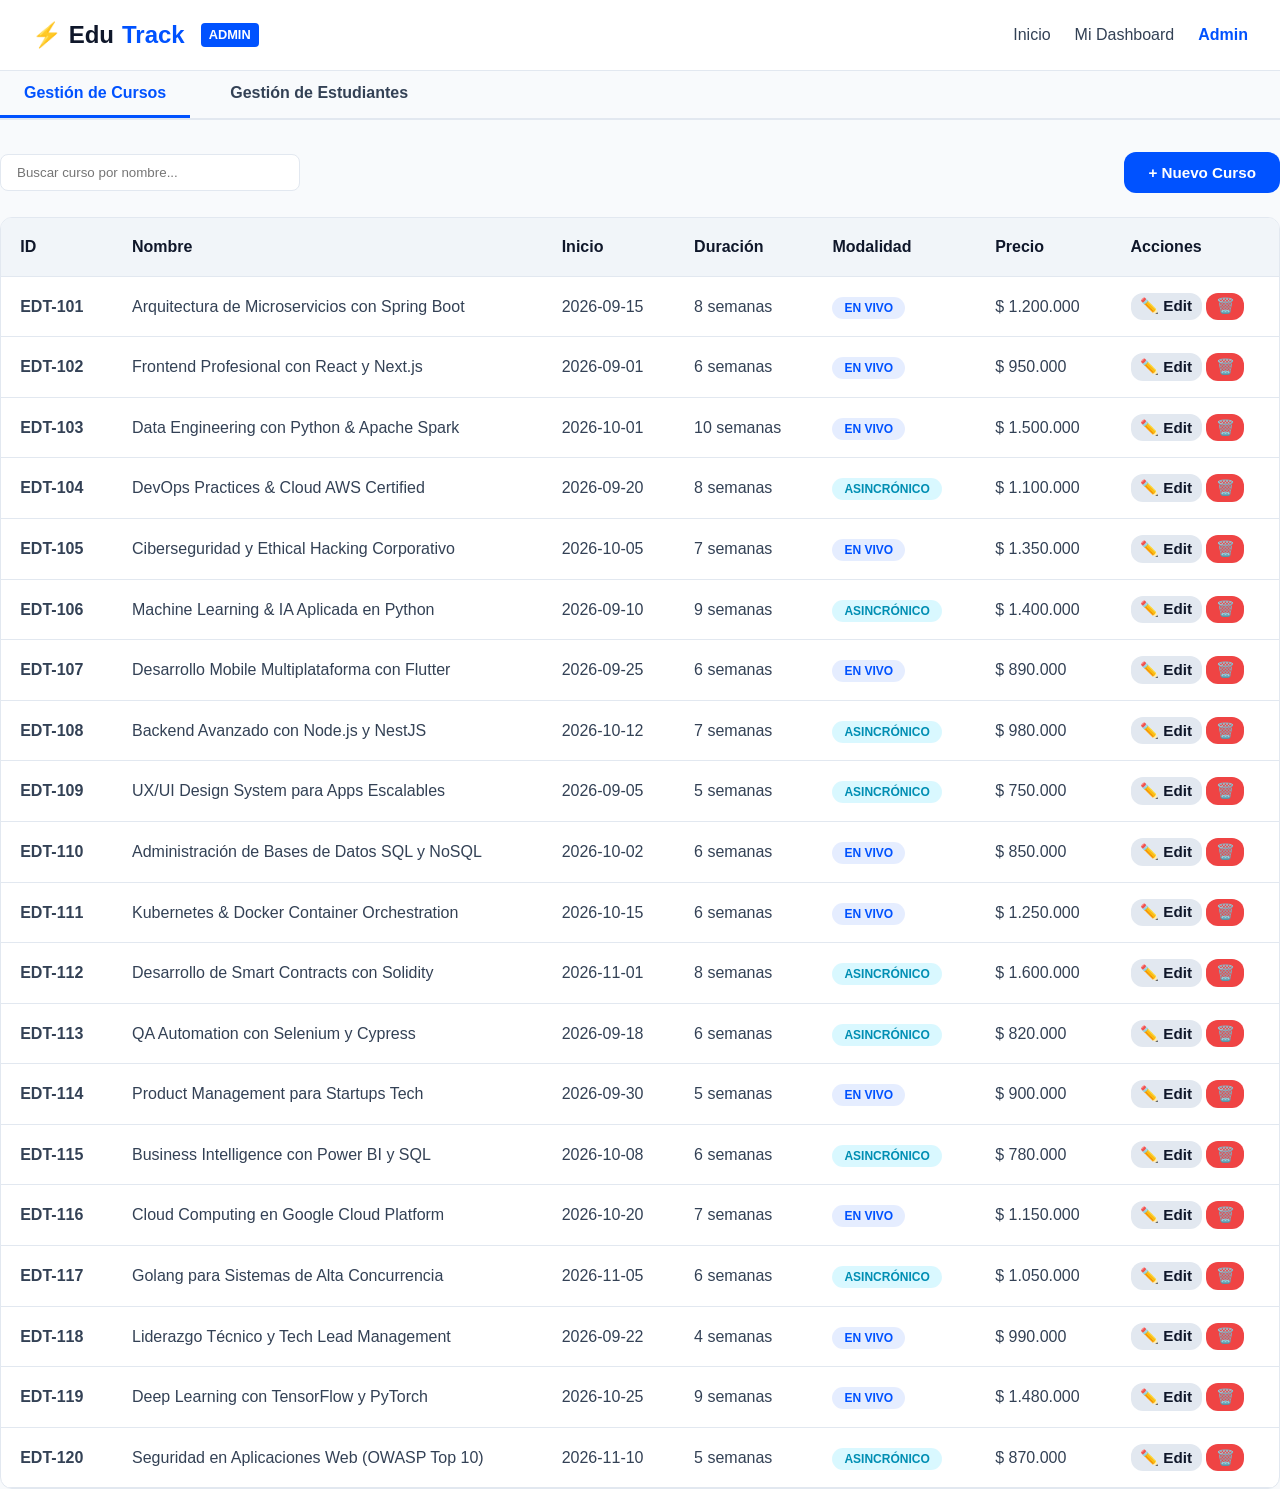
==== admin-dashboard.html @ 10454093 "Agrega archivos JS y html para el dashboard de admin" ====
<!DOCTYPE html>
<html lang="es">
<head>
    <meta charset="UTF-8">
    <meta name="viewport" content="width=device-width, initial-scale=1.0">
    <title>EduTrack - Administración CRUD</title>
    <link rel="stylesheet" href="css/estilos.css">
    <link rel="stylesheet" href="css/student.css">
    <link rel="stylesheet" href="css/admin.css">
</head>
<body>

    <nav class="navbar">
        <div class="logo-container">
            ⚡ Edu<span class="logo-accent">Track</span> <span style="font-size: 0.8rem; background: #0052FF; color: white; padding: 2px 8px; border-radius: 4px; margin-left: 8px;">ADMIN</span>
        </div>
        <ul class="nav-links">
            <li><a href="index.html">Inicio</a></li>
            <li><a href="student-dashboard.html">Mi Dashboard</a></li>
            <li><a href="admin-dashboard.html" class="active">Admin</a></li>
        </ul>
    </nav>

    <main class="container">
        <div class="admin-tabs">
            <button class="tab-btn active" onclick="switchTab('courses')">Gestión de Cursos</button>
            <button class="tab-btn" onclick="switchTab('students')">Gestión de Estudiantes</button>
        </div>

        <!-- Seccion Cursos -->
        <section id="section-courses">
            <div class="admin-toolbar">
                <input type="text" id="search-course" class="search-input" placeholder="Buscar curso por nombre...">
                <button class="btn btn-primary" onclick="openCourseModal()">+ Nuevo Curso</button>
            </div>
            <div class="table-responsive">
                <table class="custom-table">
                    <thead>
                        <tr>
                            <th>ID</th>
                            <th>Nombre</th>
                            <th>Inicio</th>
                            <th>Duración</th>
                            <th>Modalidad</th>
                            <th>Precio</th>
                            <th>Acciones</th>
                        </tr>
                    </thead>
                    <tbody id="admin-courses-body"></tbody>
                </table>
            </div>
        </section>

        <!-- Seccion Estudiantes -->
        <section id="section-students" style="display: none;">
            <div class="admin-toolbar">
                <input type="text" id="search-student" class="search-input" placeholder="Buscar estudiante por nombre o correo...">
                <button class="btn btn-primary" onclick="openStudentModal()">+ Nuevo Estudiante</button>
            </div>
            <div class="table-responsive">
                <table class="custom-table">
                    <thead>
                        <tr>
                            <th>Nombre Completo</th>
                            <th>Correo</th>
                            <th>Inscripción</th>
                            <th>Inversión</th>
                            <th>Acciones</th>
                        </tr>
                    </thead>
                    <tbody id="admin-students-body"></tbody>
                </table>
            </div>
        </section>
    </main>

    <!-- Modal Curso -->
    <div id="course-modal" class="modal-overlay">
        <div class="modal-card">
            <h3 id="course-modal-title">Nuevo Curso</h3>
            <form id="course-form" style="margin-top: 1rem;">
                <input type="hidden" id="course-index">
                <div class="form-group">
                    <label>ID Curso</label>
                    <input type="text" id="course-id" required>
                </div>
                <div class="form-group">
                    <label>Nombre del Curso</label>
                    <input type="text" id="course-name" required>
                </div>
                <div class="form-group">
                    <label>Fecha de Inicio</label>
                    <input type="date" id="course-date" required>
                </div>
                <div class="form-group">
                    <label>Duración</label>
                    <input type="text" id="course-duration" placeholder="Ej: 8 semanas" required>
                </div>
                <div class="form-group">
                    <label>Modalidad</label>
                    <select id="course-async">
                        <option value="false">En Vivo (Sincrónico)</option>
                        <option value="true">Asincrónico</option>
                    </select>
                </div>
                <div class="form-group">
                    <label>Valor (COP)</label>
                    <input type="number" id="course-price" step="50000" required>
                </div>
                <div style="display: flex; gap: 1rem; justify-content: flex-end; margin-top: 1.5rem;">
                    <button type="button" class="btn btn-secondary" onclick="closeModals()">Cancelar</button>
                    <button type="submit" class="btn btn-primary">Guardar</button>
                </div>
            </form>
        </div>
    </div>

    <!-- Modal Estudiante -->
    <div id="student-modal" class="modal-overlay">
        <div class="modal-card">
            <h3 id="student-modal-title">Nuevo Estudiante</h3>
            <form id="student-form" style="margin-top: 1rem;">
                <input type="hidden" id="student-index">
                <div class="form-group">
                    <label>Nombre Completo</label>
                    <input type="text" id="student-fullname" required>
                </div>
                <div class="form-group">
                    <label>Correo Electrónico</label>
                    <input type="email" id="student-email-input" required>
                </div>
                <div class="form-group">
                    <label>Fecha Nacimiento</label>
                    <input type="date" id="student-dob" required>
                </div>
                <div class="form-group">
                    <label>Inversión Total (COP)</label>
                    <input type="number" id="student-investment-input" required>
                </div>
                <div style="display: flex; gap: 1rem; justify-content: flex-end; margin-top: 1.5rem;">
                    <button type="button" class="btn btn-secondary" onclick="closeModals()">Cancelar</button>
                    <button type="submit" class="btn btn-primary">Guardar</button>
                </div>
            </form>
        </div>
    </div>

    <script src="js/data/courses.js"></script>
    <script src="js/data/students.js"></script>
    <script src="js/app.js"></script>
    <script src="js/admin.js"></script>
</body>
</html>
---- css/estilos.css ----
:root {
    --color-de-fondo: #F8FAFC;            /* Soft Slate */
    --color-de-fondo-secundario: #E2E8F0; /* Light Slate */
    --color-de-tarjetas: #FFFFFF;         /* Blanco puro */
    --color-de-titulos: #0F172A;          /* Dark Slate */
    --color-de-enlace: #0052FF;           /* Tech Blue */
    --color-de-texto: #334155;            /* Slate Oscuro */
    --color-detalles: #00D2FF;            /* Electric Cyan */
    
    --fuente-titulos: 'Roboto', sans-serif;
    --fuente-cuerpo: 'Inter', sans-serif;
    
    --sombra-suave: 0 4px 20px rgba(15, 23, 42, 0.06);
    --sombra-fuerte: 0 10px 30px rgba(15, 23, 42, 0.12);
    --radio-borde: 12px;
}

* {
    margin: 0;
    padding: 0;
    box-sizing: border-box;
}

body {
    font-family: var(--fuente-cuerpo);
    background-color: var(--color-de-fondo);
    color: var(--color-de-texto);
    line-height: 1.6;
    display: flex;
    flex-direction: column;
    min-height: 100vh;
}

h1, h2, h3, h4, h5, h6 {
    font-family: var(--fuente-titulos);
    color: var(--color-de-titulos);
    line-height: 1.2;
}

a {
    color: var(--color-de-enlace);
    text-decoration: none;
    transition: all 0.2s ease;
}

a:hover {
    color: #003ebd;
}

/* Header & Navbar */
.navbar {
    background-color: var(--color-de-tarjetas);
    border-bottom: 1px solid var(--color-de-fondo-secundario);
    padding: 1rem 2rem;
    display: flex;
    justify-content: space-between;
    align-items: center;
    position: sticky;
    top: 0;
    z-index: 100;
}

.logo-container {
    display: flex;
    align-items: center;
    gap: 0.5rem;
    font-weight: 900;
    font-size: 1.5rem;
    font-family: var(--fuente-titulos);
    color: var(--color-de-titulos);
}

.logo-accent {
    color: var(--color-de-enlace);
}

.nav-links {
    display: flex;
    align-items: center;
    gap: 1.5rem;
    list-style: none;
}

.nav-links a {
    font-weight: 500;
    color: var(--color-de-texto);
}

.nav-links a.active {
    color: var(--color-de-enlace);
    font-weight: 700;
}

/* Botones */
.btn {
    display: inline-flex;
    align-items: center;
    justify-content: center;
    padding: 0.75rem 1.5rem;
    font-size: 0.95rem;
    font-weight: 600;
    border-radius: var(--radio-borde);
    border: none;
    cursor: pointer;
    transition: all 0.25s ease;
    gap: 0.5rem;
}

.btn-primary {
    background-color: var(--color-de-enlace);
    color: #ffffff;
}

.btn-primary:hover {
    background-color: #0043d4;
    transform: translateY(-2px);
    box-shadow: 0 4px 12px rgba(0, 82, 255, 0.3);
}

.btn-secondary {
    background-color: var(--color-de-fondo-secundario);
    color: var(--color-de-titulos);
}

.btn-secondary:hover {
    background-color: #cbd5e1;
}

.btn-accent {
    background-color: var(--color-detalles);
    color: var(--color-de-titulos);
}

.btn-danger {
    background-color: #ef4444;
    color: #ffffff;
}

.btn-danger:hover {
    background-color: #dc2626;
}

/* Footer */
.footer {
    margin-top: auto;
    background-color: var(--color-de-titulos);
    color: #94a3b8;
    padding: 2.5rem 2rem 1.5rem;
    font-size: 0.9rem;
}

.footer-content {
    max-width: 1200px;
    margin: 0 auto;
    display: grid;
    grid-template-columns: repeat(auto-fit, minmax(250px, 1fr));
    gap: 2rem;
    margin-bottom: 2rem;
}

.footer-bottom {
    text-align: center;
    padding-top: 1.5rem;
    border-top: 1px solid #334155;
}

/* Badges */
.badge {
    padding: 0.25rem 0.75rem;
    font-size: 0.75rem;
    font-weight: 700;
    border-radius: 50px;
    text-transform: uppercase;
}

.badge-cyan {
    background-color: rgba(0, 210, 255, 0.15);
    color: #008eb3;
}

.badge-blue {
    background-color: rgba(0, 82, 255, 0.1);
    color: var(--color-de-enlace);
}

/* Responsive UI */
@media (max-width: 768px) {
    .navbar {
        flex-direction: column;
        gap: 1rem;
    }
}
---- css/student.css ----
.dashboard-header {
    background: var(--color-de-tarjetas);
    border-bottom: 1px solid var(--color-de-fondo-secundario);
    padding: 2rem;
}

.profile-card {
    display: flex;
    align-items: center;
    gap: 1.5rem;
    max-width: 1200px;
    margin: 0 auto;
}

.avatar {
    width: 70px;
    height: 70px;
    background: linear-gradient(135deg, var(--color-de-enlace), var(--color-detalles));
    color: #ffffff;
    font-size: 1.8rem;
    font-weight: 900;
    border-radius: 50%;
    display: flex;
    align-items: center;
    justify-content: center;
}

.stats-container {
    display: grid;
    grid-template-columns: repeat(auto-fit, minmax(200px, 1fr));
    gap: 1.5rem;
    margin-bottom: 3rem;
}

.stat-box {
    background: var(--color-de-tarjetas);
    padding: 1.5rem;
    border-radius: var(--radio-borde);
    border: 1px solid var(--color-de-fondo-secundario);
    box-shadow: var(--sombra-suave);
}

.stat-box h4 {
    color: #64748b;
    font-size: 0.85rem;
    text-transform: uppercase;
}

.stat-box p {
    font-size: 1.8rem;
    font-weight: 800;
    color: var(--color-de-titulos);
}

.table-responsive {
    width: 100%;
    overflow-x: auto;
    background: var(--color-de-tarjetas);
    border-radius: var(--radio-borde);
    border: 1px solid var(--color-de-fondo-secundario);
    margin-top: 1rem;
}

.custom-table {
    width: 100%;
    border-collapse: collapse;
    text-align: left;
}

.custom-table th, .custom-table td {
    padding: 1rem 1.2rem;
    border-bottom: 1px solid var(--color-de-fondo-secundario);
}

.custom-table th {
    background-color: #f1f5f9;
    font-weight: 700;
    color: var(--color-de-titulos);
}
---- css/admin.css ----
.admin-toolbar {
    display: flex;
    justify-content: space-between;
    align-items: center;
    margin-bottom: 1.5rem;
    gap: 1rem;
    flex-wrap: wrap;
}

.search-input {
    padding: 0.6rem 1rem;
    border-radius: 8px;
    border: 1px solid var(--color-de-fondo-secundario);
    width: 300px;
}

.admin-tabs {
    display: flex;
    gap: 1rem;
    border-bottom: 2px solid var(--color-de-fondo-secundario);
    margin-bottom: 2rem;
}

.tab-btn {
    padding: 0.8rem 1.5rem;
    background: none;
    border: none;
    font-weight: 700;
    font-size: 1rem;
    color: var(--color-de-texto);
    cursor: pointer;
    border-bottom: 3px solid transparent;
}

.tab-btn.active {
    color: var(--color-de-enlace);
    border-bottom-color: var(--color-de-enlace);
}

/* Modales */
.modal-overlay {
    position: fixed;
    top: 0;
    left: 0;
    width: 100%;
    height: 100%;
    background: rgba(15, 23, 42, 0.6);
    backdrop-filter: blur(4px);
    display: flex;
    align-items: center;
    justify-content: center;
    z-index: 1000;
    opacity: 0;
    pointer-events: none;
    transition: opacity 0.3s ease;
}

.modal-overlay.active {
    opacity: 1;
    pointer-events: all;
}

.modal-card {
    background: var(--color-de-tarjetas);
    border-radius: var(--radio-borde);
    padding: 2rem;
    width: 100%;
    max-width: 550px;
    max-height: 90vh;
    overflow-y: auto;
    box-shadow: var(--sombra-fuerte);
}
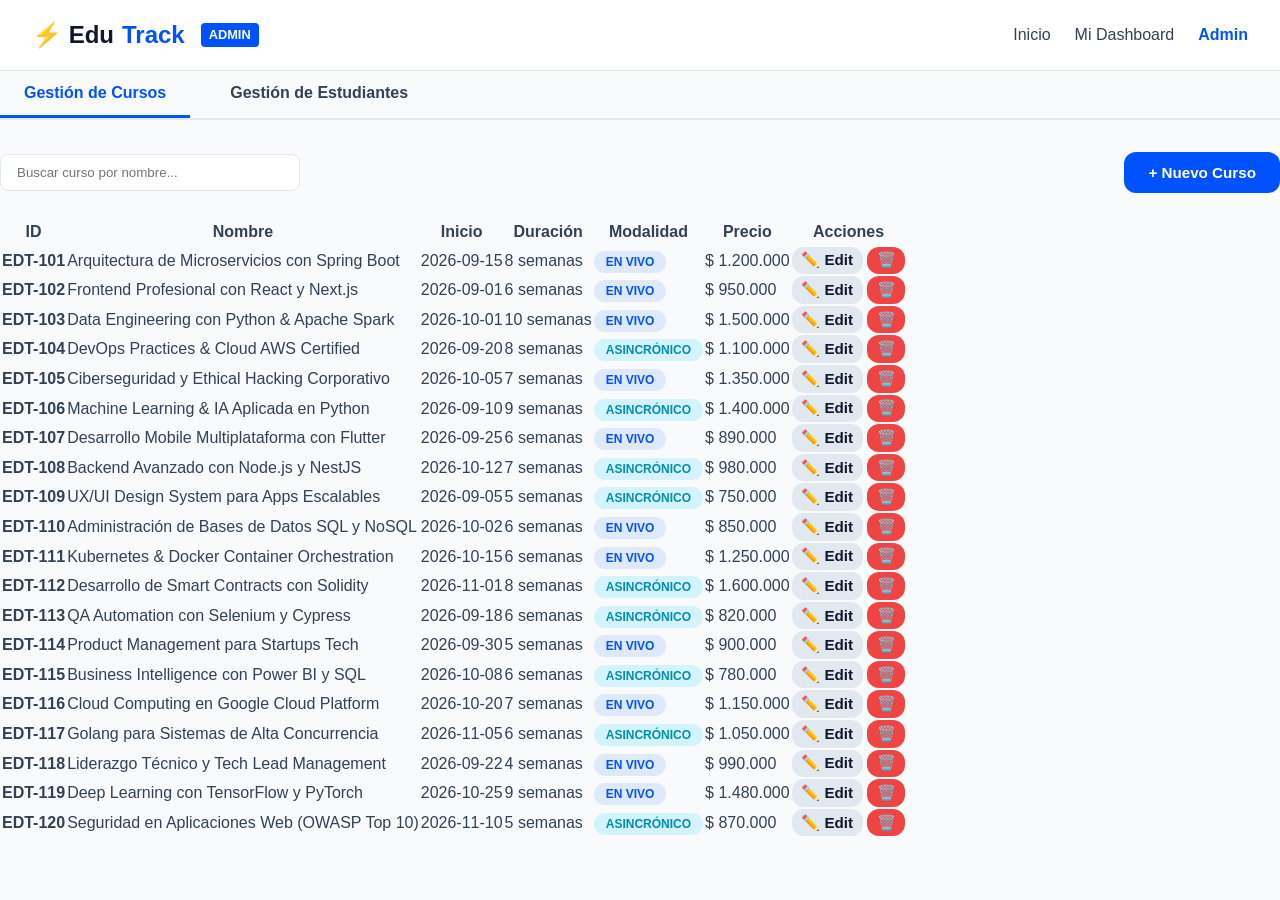
==== commit 45ad71b3: "Enlaza los html a los estilos y funciones de JS" ====
--- a/admin-dashboard.html
+++ b/admin-dashboard.html
@@ -4,9 +4,8 @@
     <meta charset="UTF-8">
     <meta name="viewport" content="width=device-width, initial-scale=1.0">
     <title>EduTrack - Administración CRUD</title>
-    <link rel="stylesheet" href="css/estilos.css">
-    <link rel="stylesheet" href="css/student.css">
-    <link rel="stylesheet" href="css/admin.css">
+    <link rel="stylesheet" href="./css/estilos.css">
+    <link rel="stylesheet" href="./css/admin.css">
 </head>
 <body>
 
@@ -145,9 +144,9 @@
         </div>
     </div>
 
-    <script src="js/data/courses.js"></script>
-    <script src="js/data/students.js"></script>
-    <script src="js/app.js"></script>
-    <script src="js/admin.js"></script>
+    <script src="./js/data/courses.js"></script>
+    <script src="./js/data/students.js"></script>
+    <script src="./js/app.js"></script>
+    <script src="./js/admin.js"></script>
 </body>
 </html>
